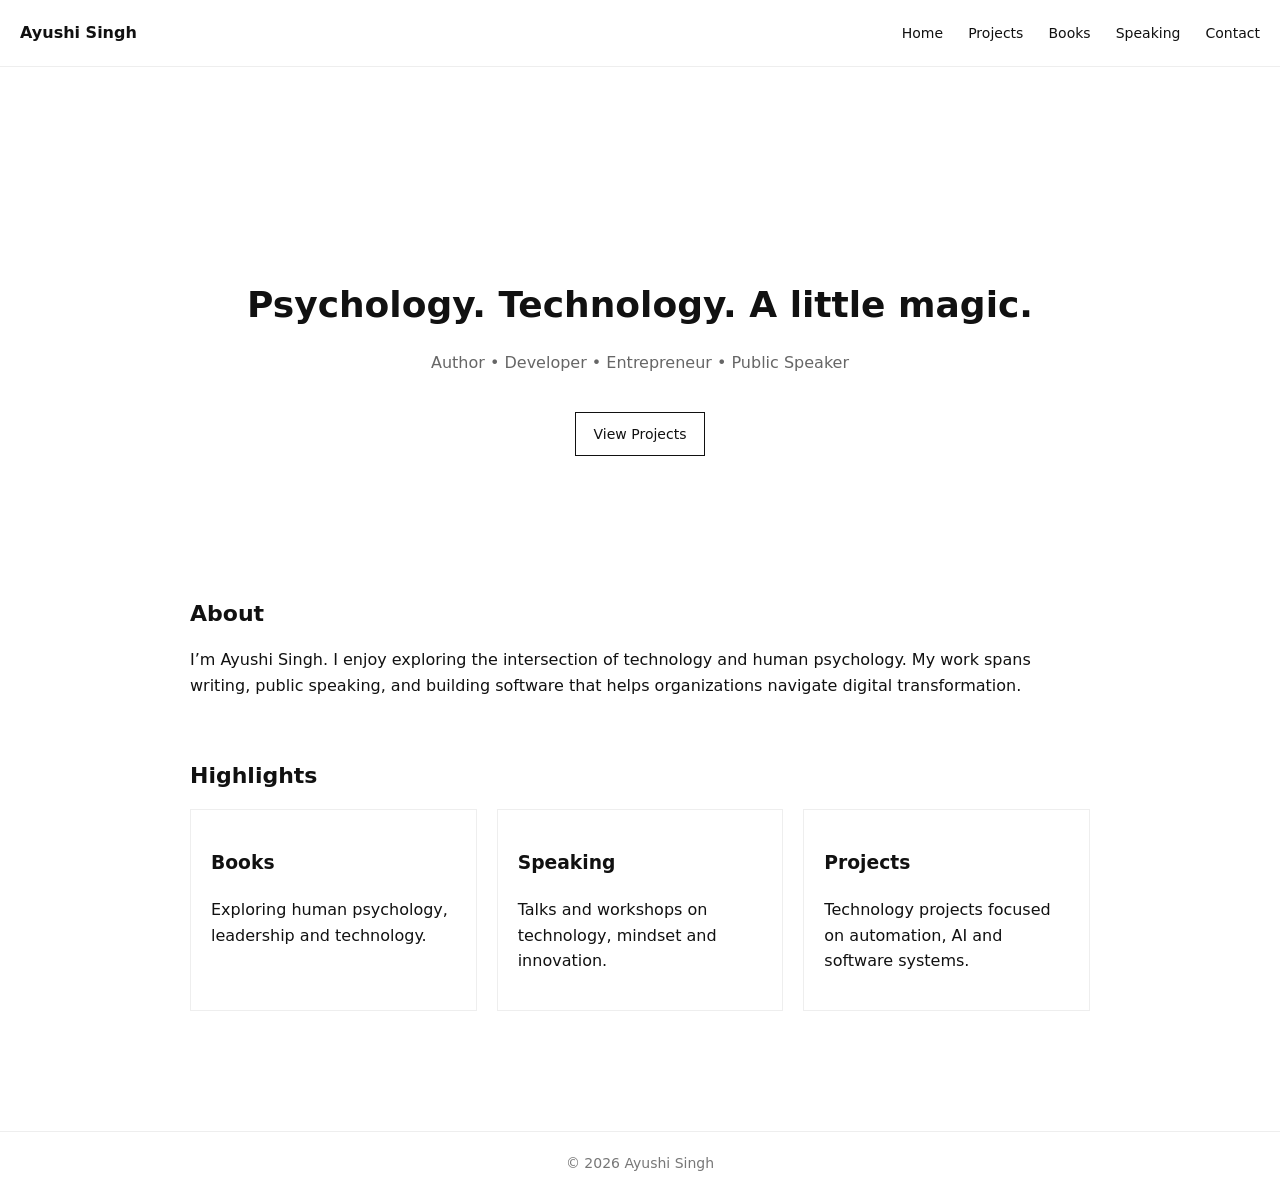
==== index.html @ 5502b423 "Refactor index.html structure and styles" ====
<!DOCTYPE html>
<html lang="en">

<head>

<meta charset="UTF-8">
<meta name="viewport" content="width=device-width, initial-scale=1.0">

<title>Ayushi Singh</title>

<link rel="icon" href="images/Favicon.png">

<style>

/* Base */

body{
font-family: system-ui, sans-serif;
margin:0;
line-height:1.6;
color:#111;
background:#fff;
}

.container{
max-width:900px;
margin:auto;
padding:40px 20px;
}

/* Navigation */

nav{
display:flex;
justify-content:space-between;
align-items:center;
padding:20px;
border-bottom:1px solid #eee;
}

nav a{
text-decoration:none;
color:#111;
margin-left:20px;
font-size:14px;
}

/* Hero */

.hero{
text-align:center;
padding:80px 20px;
}

.hero h1{
font-size:36px;
margin-bottom:10px;
}

.hero p{
color:#666;
}

.button{
display:inline-block;
margin-top:20px;
padding:10px 18px;
border:1px solid #111;
text-decoration:none;
color:#111;
font-size:14px;
}

/* Sections */

section{
margin-top:60px;
}

h2{
font-size:22px;
margin-bottom:15px;
}

.grid{
display:grid;
grid-template-columns:repeat(auto-fit,minmax(250px,1fr));
gap:20px;
}

.card{
border:1px solid #eee;
padding:20px;
}

/* Footer */

footer{
margin-top:80px;
padding:20px;
border-top:1px solid #eee;
text-align:center;
font-size:14px;
color:#777;
}

</style>

</head>

<body>

<nav>

<strong>Ayushi Singh</strong>

<div>
<a href="index.html">Home</a>
<a href="projects.html">Projects</a>
<a href="books.html">Books</a>
<a href="speaking.html">Speaking</a>
<a href="contact.html">Contact</a>
</div>

</nav>

<div class="container">

<section class="hero">

<h1>Psychology. Technology. A little magic.</h1>

<p>Author • Developer • Entrepreneur • Public Speaker</p>

<a class="button" href="projects.html">View Projects</a>

</section>


<section>

<h2>About</h2>

<p>
I’m Ayushi Singh. I enjoy exploring the intersection of technology and human psychology.
My work spans writing, public speaking, and building software that helps organizations
navigate digital transformation.
</p>

</section>


<section>

<h2>Highlights</h2>

<div class="grid">

<div class="card">
<h3>Books</h3>
<p>Exploring human psychology, leadership and technology.</p>
</div>

<div class="card">
<h3>Speaking</h3>
<p>Talks and workshops on technology, mindset and innovation.</p>
</div>

<div class="card">
<h3>Projects</h3>
<p>Technology projects focused on automation, AI and software systems.</p>
</div>

</div>

</section>

</div>


<footer>

© 2026 Ayushi Singh

</footer>

</body>

</html>
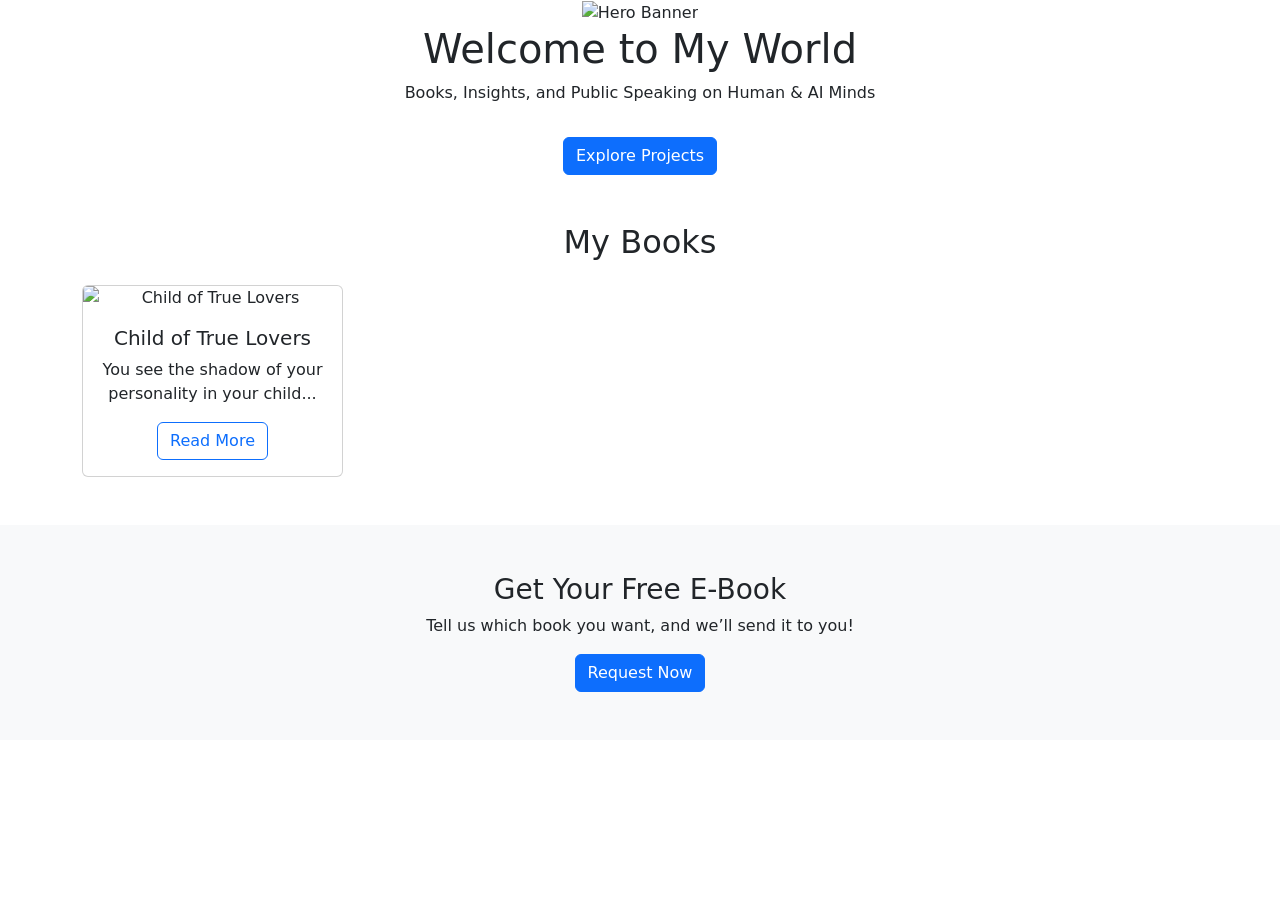
==== commit 192fe286: "Refactor index.html to improve structure and content" ====
--- a/index.html
+++ b/index.html
@@ -1,189 +1,70 @@
 <!DOCTYPE html>
 <html lang="en">
-
 <head>
-
 <meta charset="UTF-8">
 <meta name="viewport" content="width=device-width, initial-scale=1.0">
+<title>Ayushi Singh</title>
+<link rel="icon" href="/images/Favicon.png" type="image/png">
 
-<title>Ayushi Singh</title>
+<!-- Bootstrap -->
+<link href="https://cdn.jsdelivr.net/npm/bootstrap@5.3.3/dist/css/bootstrap.min.css" rel="stylesheet" crossorigin="anonymous">
+<link rel="stylesheet" href="css/styles.css">
 
-<link rel="icon" href="images/Favicon.png">
-
-<style>
-
-/* Base */
-
-body{
-font-family: system-ui, sans-serif;
-margin:0;
-line-height:1.6;
-color:#111;
-background:#fff;
-}
-
-.container{
-max-width:900px;
-margin:auto;
-padding:40px 20px;
-}
-
-/* Navigation */
-
-nav{
-display:flex;
-justify-content:space-between;
-align-items:center;
-padding:20px;
-border-bottom:1px solid #eee;
-}
-
-nav a{
-text-decoration:none;
-color:#111;
-margin-left:20px;
-font-size:14px;
-}
-
-/* Hero */
-
-.hero{
-text-align:center;
-padding:80px 20px;
-}
-
-.hero h1{
-font-size:36px;
-margin-bottom:10px;
-}
-
-.hero p{
-color:#666;
-}
-
-.button{
-display:inline-block;
-margin-top:20px;
-padding:10px 18px;
-border:1px solid #111;
-text-decoration:none;
-color:#111;
-font-size:14px;
-}
-
-/* Sections */
-
-section{
-margin-top:60px;
-}
-
-h2{
-font-size:22px;
-margin-bottom:15px;
-}
-
-.grid{
-display:grid;
-grid-template-columns:repeat(auto-fit,minmax(250px,1fr));
-gap:20px;
-}
-
-.card{
-border:1px solid #eee;
-padding:20px;
-}
-
-/* Footer */
-
-footer{
-margin-top:80px;
-padding:20px;
-border-top:1px solid #eee;
-text-align:center;
-font-size:14px;
-color:#777;
-}
-
-</style>
-
+<!-- JS Scripts -->
+<script defer src="js/scripts.js"></script>
+<script defer src="js/include.js"></script>
 </head>
 
 <body>
 
-<nav>
+<!-- Navbar -->
+<div include-html="components/navbar.html"></div>
 
-<strong>Ayushi Singh</strong>
-
-<div>
-<a href="index.html">Home</a>
-<a href="projects.html">Projects</a>
-<a href="books.html">Books</a>
-<a href="speaking.html">Speaking</a>
-<a href="contact.html">Contact</a>
-</div>
-
-</nav>
-
-<div class="container">
-
-<section class="hero">
-
-<h1>Psychology. Technology. A little magic.</h1>
-
-<p>Author • Developer • Entrepreneur • Public Speaker</p>
-
-<a class="button" href="projects.html">View Projects</a>
-
+<!-- Hero Section -->
+<section class="hero text-center">
+  <img src="images/Banners/6.jpg" alt="Hero Banner" class="hero-image">
+  <div class="hero-content">
+    <h1>Welcome to My World</h1>
+    <p>Books, Insights, and Public Speaking on Human & AI Minds</p>
+    <a href="projects.html" class="btn btn-primary mt-3">Explore Projects</a>
+  </div>
 </section>
 
+<!-- Books Section -->
+<section class="books py-5">
+  <div class="container">
+    <h2 class="text-center mb-4">My Books</h2>
+    <div class="row g-4">
+      <div class="col-md-3">
+        <div class="card h-100 text-center">
+          <img src="images/book1.png" class="card-img-top" alt="Child of True Lovers">
+          <div class="card-body">
+            <h5 class="card-title">Child of True Lovers</h5>
+            <p class="card-text">You see the shadow of your personality in your child...</p>
+            <a href="https://www.amazon.in/Child-True-Lovers-Ayushi-Singh/dp/B07L93Q6MH" target="_blank" class="btn btn-outline-primary">Read More</a>
+          </div>
+        </div>
+      </div>
 
-<section>
-
-<h2>About</h2>
-
-<p>
-I’m Ayushi Singh. I enjoy exploring the intersection of technology and human psychology.
-My work spans writing, public speaking, and building software that helps organizations
-navigate digital transformation.
-</p>
-
+      <!-- Additional books can follow the same structure -->
+    </div>
+  </div>
 </section>
 
-
-<section>
-
-<h2>Highlights</h2>
-
-<div class="grid">
-
-<div class="card">
-<h3>Books</h3>
-<p>Exploring human psychology, leadership and technology.</p>
-</div>
-
-<div class="card">
-<h3>Speaking</h3>
-<p>Talks and workshops on technology, mindset and innovation.</p>
-</div>
-
-<div class="card">
-<h3>Projects</h3>
-<p>Technology projects focused on automation, AI and software systems.</p>
-</div>
-
-</div>
-
+<!-- Free Gift / CTA Section -->
+<section class="cta text-center py-5 bg-light">
+  <div class="container">
+    <h3>Get Your Free E-Book</h3>
+    <p>Tell us which book you want, and we’ll send it to you!</p>
+    <a href="contact.html" class="btn btn-primary">Request Now</a>
+  </div>
 </section>
 
-</div>
+<!-- Footer -->
+<div include-html="components/footer.html"></div>
 
-
-<footer>
-
-© 2026 Ayushi Singh
-
-</footer>
+<!-- Bootstrap JS -->
+<script src="https://cdn.jsdelivr.net/npm/bootstrap@5.3.3/dist/js/bootstrap.bundle.min.js" crossorigin="anonymous"></script>
 
 </body>
-
 </html>
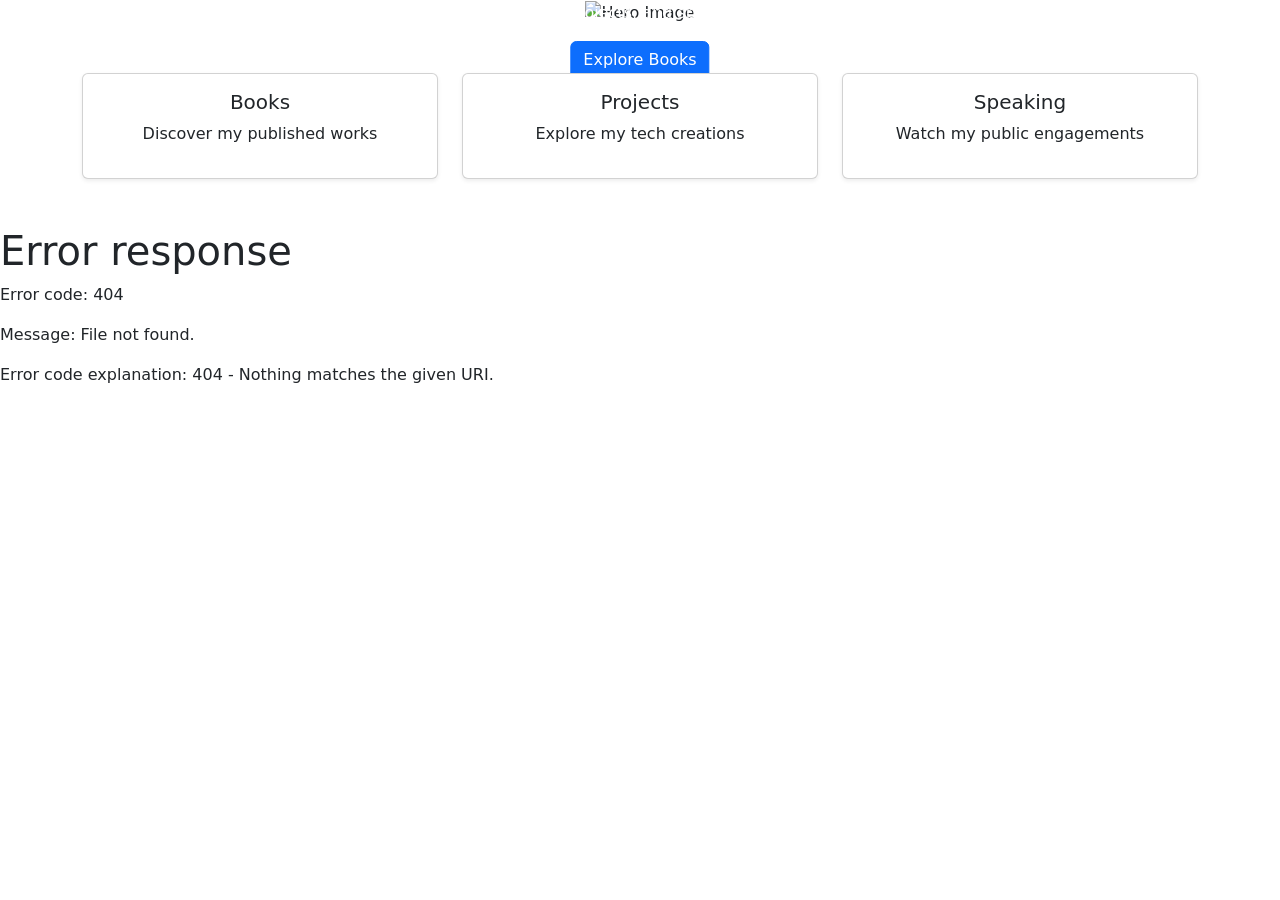
==== commit fae6ccaa: "Update index.html structure and content" ====
--- a/index.html
+++ b/index.html
@@ -3,68 +3,65 @@
 <head>
 <meta charset="UTF-8">
 <meta name="viewport" content="width=device-width, initial-scale=1.0">
-<title>Ayushi Singh</title>
+<title>Home | Ayushi Singh</title>
 <link rel="icon" href="/images/Favicon.png" type="image/png">
-
-<!-- Bootstrap -->
 <link href="https://cdn.jsdelivr.net/npm/bootstrap@5.3.3/dist/css/bootstrap.min.css" rel="stylesheet" crossorigin="anonymous">
 <link rel="stylesheet" href="css/styles.css">
-
-<!-- JS Scripts -->
-<script defer src="js/scripts.js"></script>
-<script defer src="js/include.js"></script>
+<script src="js/include.js" defer></script>
+<script src="/js/scripts.js" defer></script>
 </head>
-
 <body>
 
 <!-- Navbar -->
 <div include-html="components/navbar.html"></div>
 
 <!-- Hero Section -->
-<section class="hero text-center">
-  <img src="images/Banners/6.jpg" alt="Hero Banner" class="hero-image">
-  <div class="hero-content">
+<section class="hero text-center position-relative">
+  <img src="/images/Banners/6.jpg" alt="Hero Image" class="img-fluid w-100 hero-image">
+  <div class="hero-content position-absolute top-50 start-50 translate-middle text-white">
     <h1>Welcome to My World</h1>
-    <p>Books, Insights, and Public Speaking on Human & AI Minds</p>
-    <a href="projects.html" class="btn btn-primary mt-3">Explore Projects</a>
+    <p>Explore my books, projects, and speaking engagements</p>
+    <a href="books.html" class="btn btn-primary">Explore Books</a>
   </div>
 </section>
 
-<!-- Books Section -->
-<section class="books py-5">
-  <div class="container">
-    <h2 class="text-center mb-4">My Books</h2>
-    <div class="row g-4">
-      <div class="col-md-3">
-        <div class="card h-100 text-center">
-          <img src="images/book1.png" class="card-img-top" alt="Child of True Lovers">
-          <div class="card-body">
-            <h5 class="card-title">Child of True Lovers</h5>
-            <p class="card-text">You see the shadow of your personality in your child...</p>
-            <a href="https://www.amazon.in/Child-True-Lovers-Ayushi-Singh/dp/B07L93Q6MH" target="_blank" class="btn btn-outline-primary">Read More</a>
-          </div>
+<!-- Quick Links -->
+<main class="container py-5">
+  <div class="row g-4 text-center">
+    <div class="col-md-4">
+      <a href="books.html" class="text-decoration-none">
+        <div class="card h-100 shadow-sm p-3">
+          <h5>Books</h5>
+          <p>Discover my published works</p>
         </div>
-      </div>
-
-      <!-- Additional books can follow the same structure -->
+      </a>
+    </div>
+    <div class="col-md-4">
+      <a href="projects.html" class="text-decoration-none">
+        <div class="card h-100 shadow-sm p-3">
+          <h5>Projects</h5>
+          <p>Explore my tech creations</p>
+        </div>
+      </a>
+    </div>
+    <div class="col-md-4">
+      <a href="speaking.html" class="text-decoration-none">
+        <div class="card h-100 shadow-sm p-3">
+          <h5>Speaking</h5>
+          <p>Watch my public engagements</p>
+        </div>
+      </a>
     </div>
   </div>
-</section>
-
-<!-- Free Gift / CTA Section -->
-<section class="cta text-center py-5 bg-light">
-  <div class="container">
-    <h3>Get Your Free E-Book</h3>
-    <p>Tell us which book you want, and we’ll send it to you!</p>
-    <a href="contact.html" class="btn btn-primary">Request Now</a>
-  </div>
-</section>
+</main>
 
 <!-- Footer -->
-<div include-html="components/footer.html"></div>
-
-<!-- Bootstrap JS -->
+<div id="footer-placeholder"></div>
+<script>
+fetch('components/footer.html')
+  .then(res => res.text())
+  .then(data => document.getElementById('footer-placeholder').innerHTML = data);
+</script>
 <script src="https://cdn.jsdelivr.net/npm/bootstrap@5.3.3/dist/js/bootstrap.bundle.min.js" crossorigin="anonymous"></script>
-
 </body>
 </html>
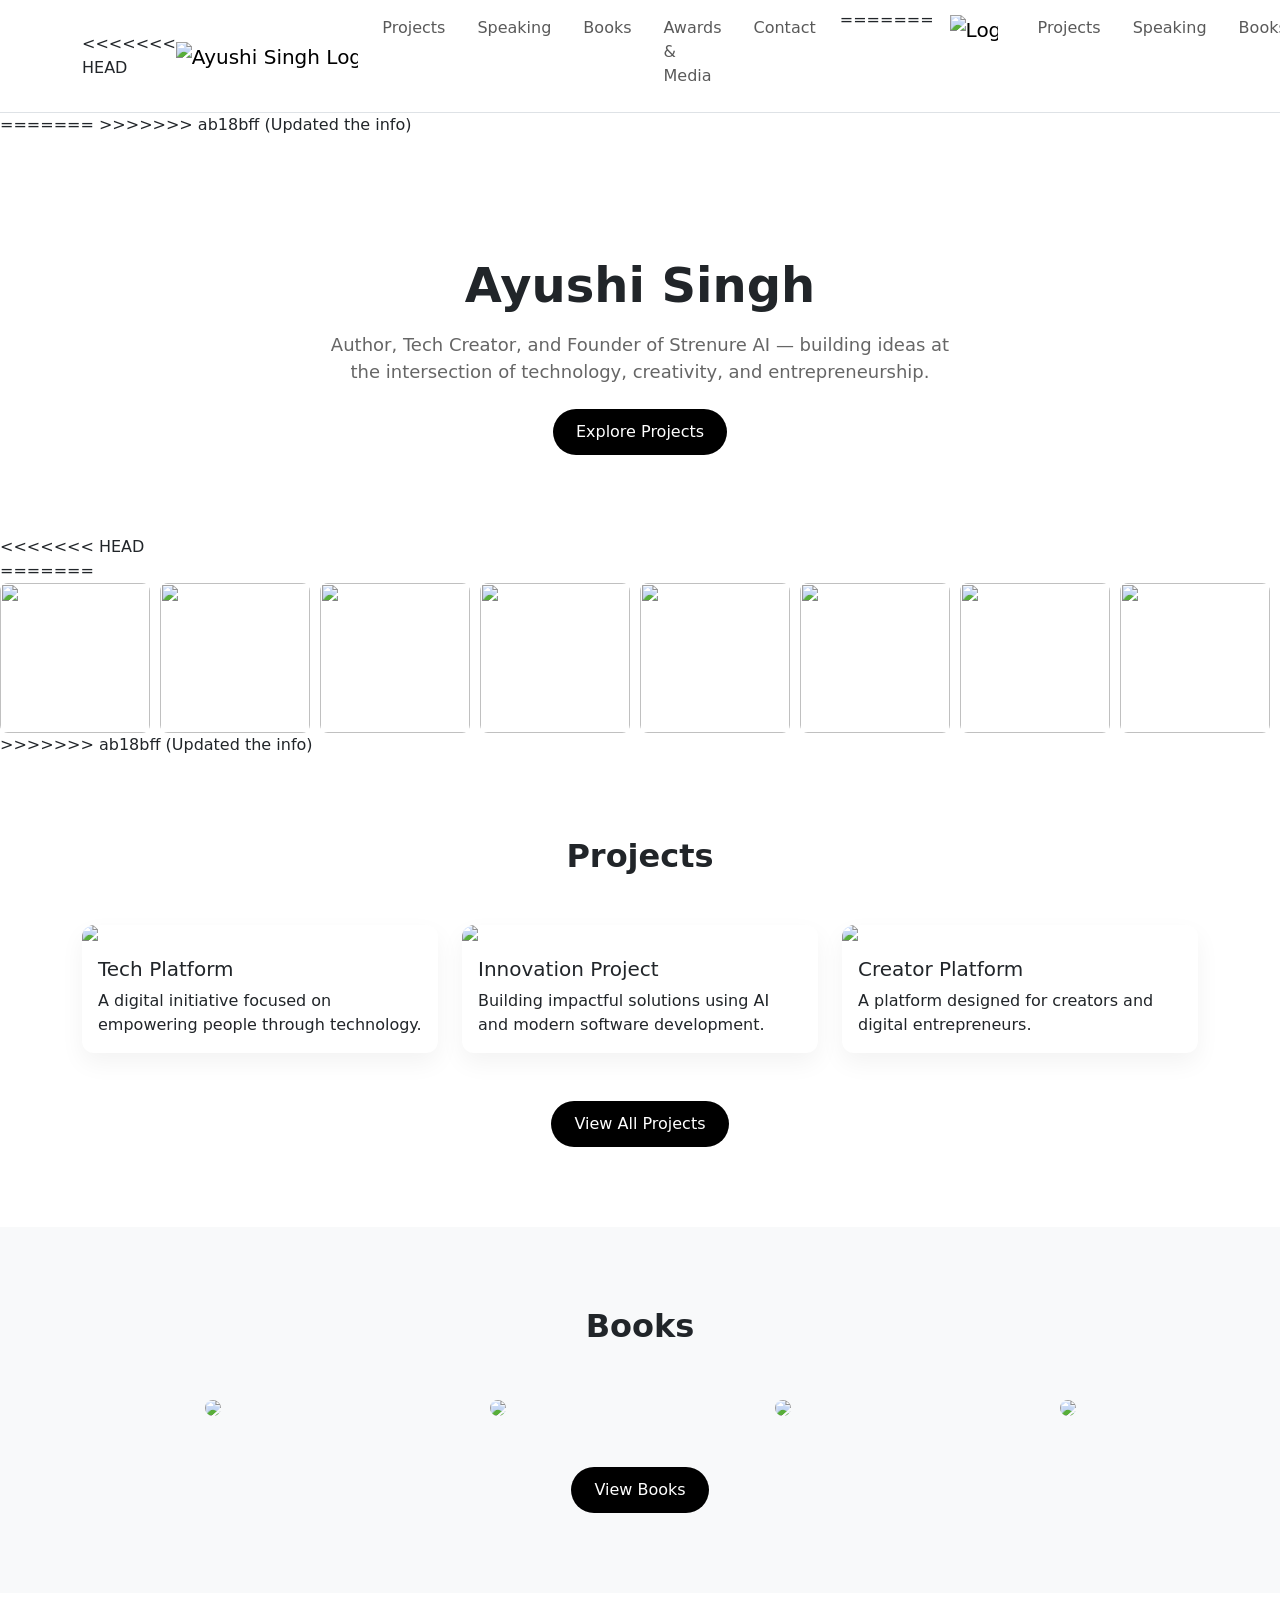
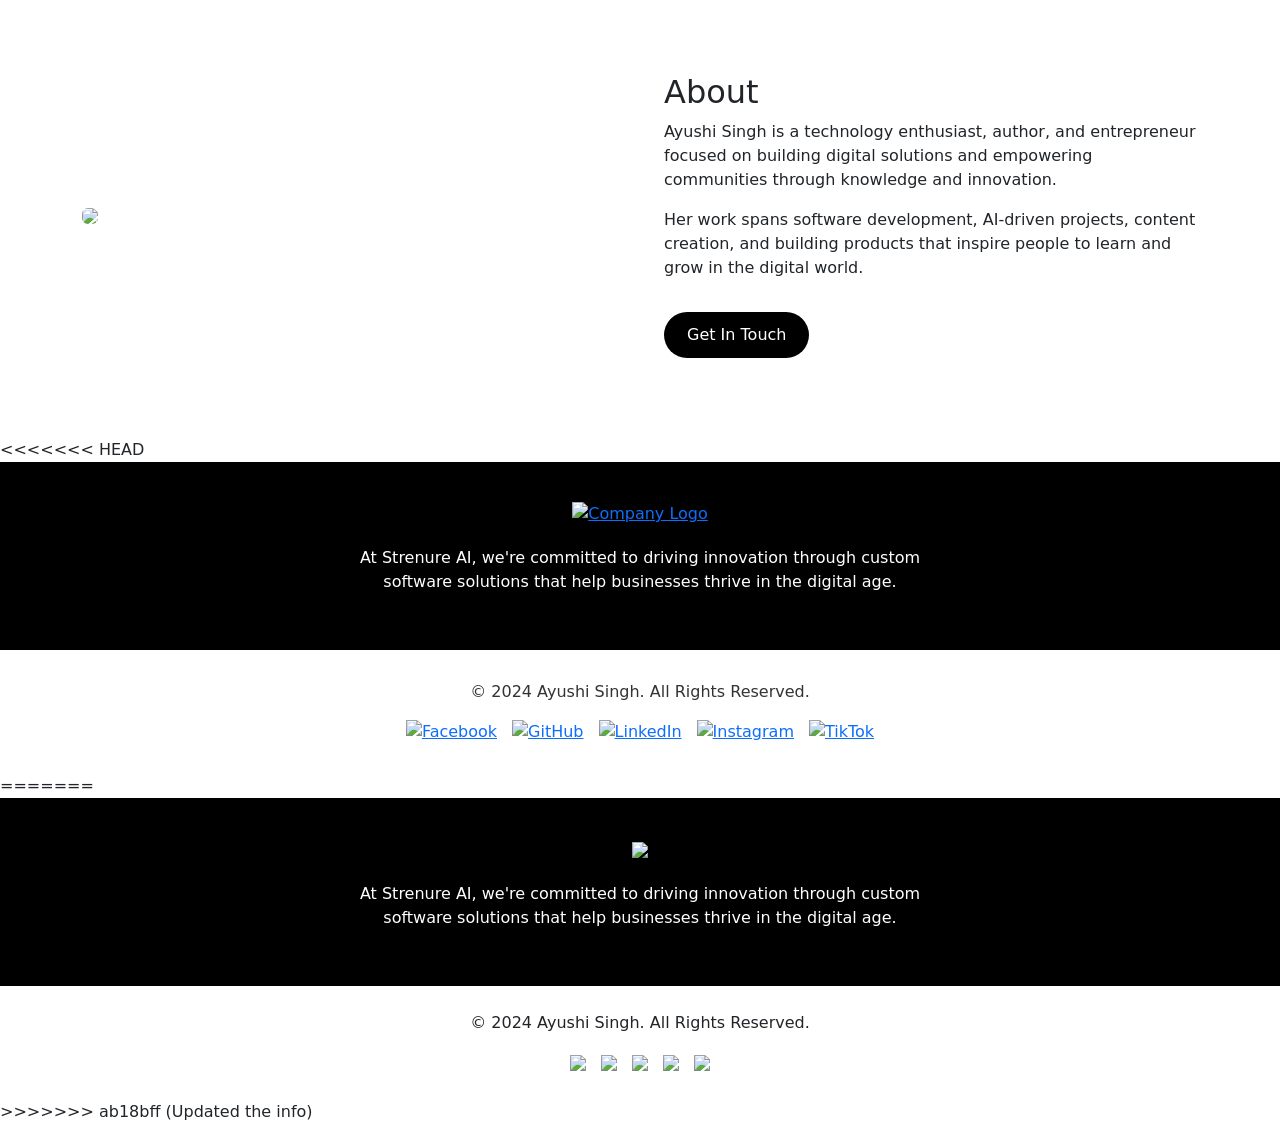
==== commit 27c14650: "done" ====
--- a/index.html
+++ b/index.html
@@ -1,67 +1,359 @@
 <!DOCTYPE html>
+
 <html lang="en">
+
 <head>
+
 <meta charset="UTF-8">
 <meta name="viewport" content="width=device-width, initial-scale=1.0">
-<title>Home | Ayushi Singh</title>
-<link rel="icon" href="/images/Favicon.png" type="image/png">
-<link href="https://cdn.jsdelivr.net/npm/bootstrap@5.3.3/dist/css/bootstrap.min.css" rel="stylesheet" crossorigin="anonymous">
-<link rel="stylesheet" href="css/styles.css">
-<script src="js/include.js" defer></script>
-<script src="/js/scripts.js" defer></script>
+
+<title>Ayushi Singh</title>
+
+<link rel="icon" href="/images/Favicon.png">
+
+<link href="https://cdn.jsdelivr.net/npm/bootstrap@5.3.3/dist/css/bootstrap.min.css" rel="stylesheet">
+
+<link rel="stylesheet" href="/css/styles.css">
+
+<style>
+
+/* HERO */
+
+.hero {
+padding:120px 20px 80px;
+text-align:center;
+background:#ffffff;
+}
+
+.hero h1{
+font-size:48px;
+font-weight:700;
+}
+
+.hero p{
+font-size:18px;
+color:#666;
+max-width:650px;
+margin:auto;
+}
+
+/* FEATURE SECTIONS */
+
+.section{
+padding:80px 20px;
+}
+
+.section-title{
+text-align:center;
+font-size:32px;
+font-weight:600;
+margin-bottom:50px;
+}
+
+/* CARDS */
+
+.clean-card{
+border:none;
+border-radius:12px;
+overflow:hidden;
+transition:all .3s ease;
+box-shadow:0 10px 25px rgba(0,0,0,0.05);
+}
+
+.clean-card:hover{
+transform:translateY(-6px);
+box-shadow:0 20px 40px rgba(0,0,0,0.08);
+}
+
+/* BOOKS */
+
+.book-cover{
+border-radius:10px;
+transition:.3s;
+}
+
+.book-cover:hover{
+transform:scale(1.05);
+}
+
+/* BUTTON */
+
+.btn-modern{
+background:#000;
+color:white;
+padding:10px 22px;
+border-radius:30px;
+}
+
+.btn-modern:hover{
+background:#333;
+color:white;
+}
+
+</style>
+
 </head>
+
 <body>
 
-<!-- Navbar -->
-<div include-html="components/navbar.html"></div>
-
-<!-- Hero Section -->
-<section class="hero text-center position-relative">
-  <img src="/images/Banners/6.jpg" alt="Hero Image" class="img-fluid w-100 hero-image">
-  <div class="hero-content position-absolute top-50 start-50 translate-middle text-white">
-    <h1>Welcome to My World</h1>
-    <p>Explore my books, projects, and speaking engagements</p>
-    <a href="books.html" class="btn btn-primary">Explore Books</a>
-  </div>
+<!-- NAVBAR -->
+
+<div include-html="/components/navbar.html"></div>
+
+<!-- HERO -->
+
+<section class="hero">
+
+<div class="container">
+
+<h1>Ayushi Singh</h1>
+
+<p class="mt-3">
+Author, Tech Creator, and Founder of Strenure AI — building ideas at the intersection of technology, creativity, and entrepreneurship.
+</p>
+
+<a href="/projects.html" class="btn btn-modern mt-4">
+Explore Projects
+</a>
+
+</div>
+
 </section>
 
-<!-- Quick Links -->
-<main class="container py-5">
-  <div class="row g-4 text-center">
-    <div class="col-md-4">
-      <a href="books.html" class="text-decoration-none">
-        <div class="card h-100 shadow-sm p-3">
-          <h5>Books</h5>
-          <p>Discover my published works</p>
-        </div>
-      </a>
-    </div>
-    <div class="col-md-4">
-      <a href="projects.html" class="text-decoration-none">
-        <div class="card h-100 shadow-sm p-3">
-          <h5>Projects</h5>
-          <p>Explore my tech creations</p>
-        </div>
-      </a>
-    </div>
-    <div class="col-md-4">
-      <a href="speaking.html" class="text-decoration-none">
-        <div class="card h-100 shadow-sm p-3">
-          <h5>Speaking</h5>
-          <p>Watch my public engagements</p>
-        </div>
-      </a>
-    </div>
-  </div>
-</main>
-
-<!-- Footer -->
-<div id="footer-placeholder"></div>
+<!-- IMAGE SLIDER -->
+
+<div include-html="/components/imageslider.html"></div>
+
+<!-- PROJECTS -->
+
+<section class="section">
+
+<div class="container">
+
+<h2 class="section-title">Projects</h2>
+
+<div class="row g-4">
+
+<div class="col-md-4">
+
+<div class="card clean-card">
+
+<img src="/images/project 1.png" class="card-img-top">
+
+<div class="card-body">
+
+<h5 class="card-title">Tech Platform</h5>
+
+<p class="card-text">
+A digital initiative focused on empowering people through technology.
+</p>
+
+</div>
+
+</div>
+
+</div>
+
+<div class="col-md-4">
+
+<div class="card clean-card">
+
+<img src="/images/project 2.png" class="card-img-top">
+
+<div class="card-body">
+
+<h5 class="card-title">Innovation Project</h5>
+
+<p class="card-text">
+Building impactful solutions using AI and modern software development.
+</p>
+
+</div>
+
+</div>
+
+</div>
+
+<div class="col-md-4">
+
+<div class="card clean-card">
+
+<img src="/images/project 3.png" class="card-img-top">
+
+<div class="card-body">
+
+<h5 class="card-title">Creator Platform</h5>
+
+<p class="card-text">
+A platform designed for creators and digital entrepreneurs.
+</p>
+
+</div>
+
+</div>
+
+</div>
+
+</div>
+
+<div class="text-center mt-5">
+
+<a href="/projects.html" class="btn btn-modern">
+View All Projects
+</a>
+
+</div>
+
+</div>
+
+</section>
+
+<!-- BOOKS -->
+
+<section class="section bg-light">
+
+<div class="container">
+
+<h2 class="section-title">Books</h2>
+
+<div class="row g-4 text-center">
+
+<div class="col-md-3">
+
+<img src="/images/book1.png" class="img-fluid book-cover">
+
+</div>
+
+<div class="col-md-3">
+
+<img src="/images/book2.png" class="img-fluid book-cover">
+
+</div>
+
+<div class="col-md-3">
+
+<img src="/images/book3.png" class="img-fluid book-cover">
+
+</div>
+
+<div class="col-md-3">
+
+<img src="/images/book4.png" class="img-fluid book-cover">
+
+</div>
+
+</div>
+
+<div class="text-center mt-5">
+
+<a href="/books.html" class="btn btn-modern">
+View Books
+</a>
+
+</div>
+
+</div>
+
+</section>
+
+<!-- ABOUT -->
+
+<section class="section">
+
+<div class="container">
+
+<div class="row align-items-center g-5">
+
+<div class="col-lg-6">
+
+<img src="/images/your-image.jpg" class="img-fluid rounded">
+
+</div>
+
+<div class="col-lg-6">
+
+<h2>About</h2>
+
+<p>
+Ayushi Singh is a technology enthusiast, author, and entrepreneur focused on building digital solutions and empowering communities through knowledge and innovation.
+</p>
+
+<p>
+Her work spans software development, AI-driven projects, content creation, and building products that inspire people to learn and grow in the digital world.
+</p>
+
+<a href="/contact.html" class="btn btn-modern mt-3">
+Get In Touch
+</a>
+
+</div>
+
+</div>
+
+</div>
+
+</section>
+
+<!-- FOOTER -->
+
+<div include-html="/components/footer.html"></div>
+
+<!-- BOOTSTRAP -->
+
+<script src="https://cdn.jsdelivr.net/npm/bootstrap@5.3.3/dist/js/bootstrap.bundle.min.js"></script>
+
+<!-- INCLUDE COMPONENTS -->
+
 <script>
-fetch('components/footer.html')
-  .then(res => res.text())
-  .then(data => document.getElementById('footer-placeholder').innerHTML = data);
+
+function includeHTML(){
+
+let z,i,elmnt,file,xhttp;
+
+z=document.getElementsByTagName("*");
+
+for(i=0;i<z.length;i++){
+
+elmnt=z[i];
+
+file=elmnt.getAttribute("include-html");
+
+if(file){
+
+xhttp=new XMLHttpRequest();
+
+xhttp.onreadystatechange=function(){
+
+if(this.readyState==4){
+
+if(this.status==200){elmnt.innerHTML=this.responseText;}
+
+if(this.status==404){elmnt.innerHTML="Page not found.";}
+
+elmnt.removeAttribute("include-html");
+
+includeHTML();
+
+}
+
+}
+
+xhttp.open("GET",file,true);
+
+xhttp.send();
+
+return;
+
+}
+
+}
+
+}
+
+document.addEventListener("DOMContentLoaded",includeHTML);
+
 </script>
-<script src="https://cdn.jsdelivr.net/npm/bootstrap@5.3.3/dist/js/bootstrap.bundle.min.js" crossorigin="anonymous"></script>
+
 </body>
+
 </html>
--- a/css/styles.css
+++ b/css/styles.css
@@ -0,0 +1,19 @@
+.instagram-slider {
+  overflow:hidden;
+}
+
+.slider{
+  display:flex;
+  gap:10px;
+  animation:scrollSlider 30s linear infinite;
+}
+
+.slider img{
+  width:220px;
+  border-radius:8px;
+}
+
+@keyframes scrollSlider{
+  from{transform:translateX(0);}
+  to{transform:translateX(-50%);}
+}
